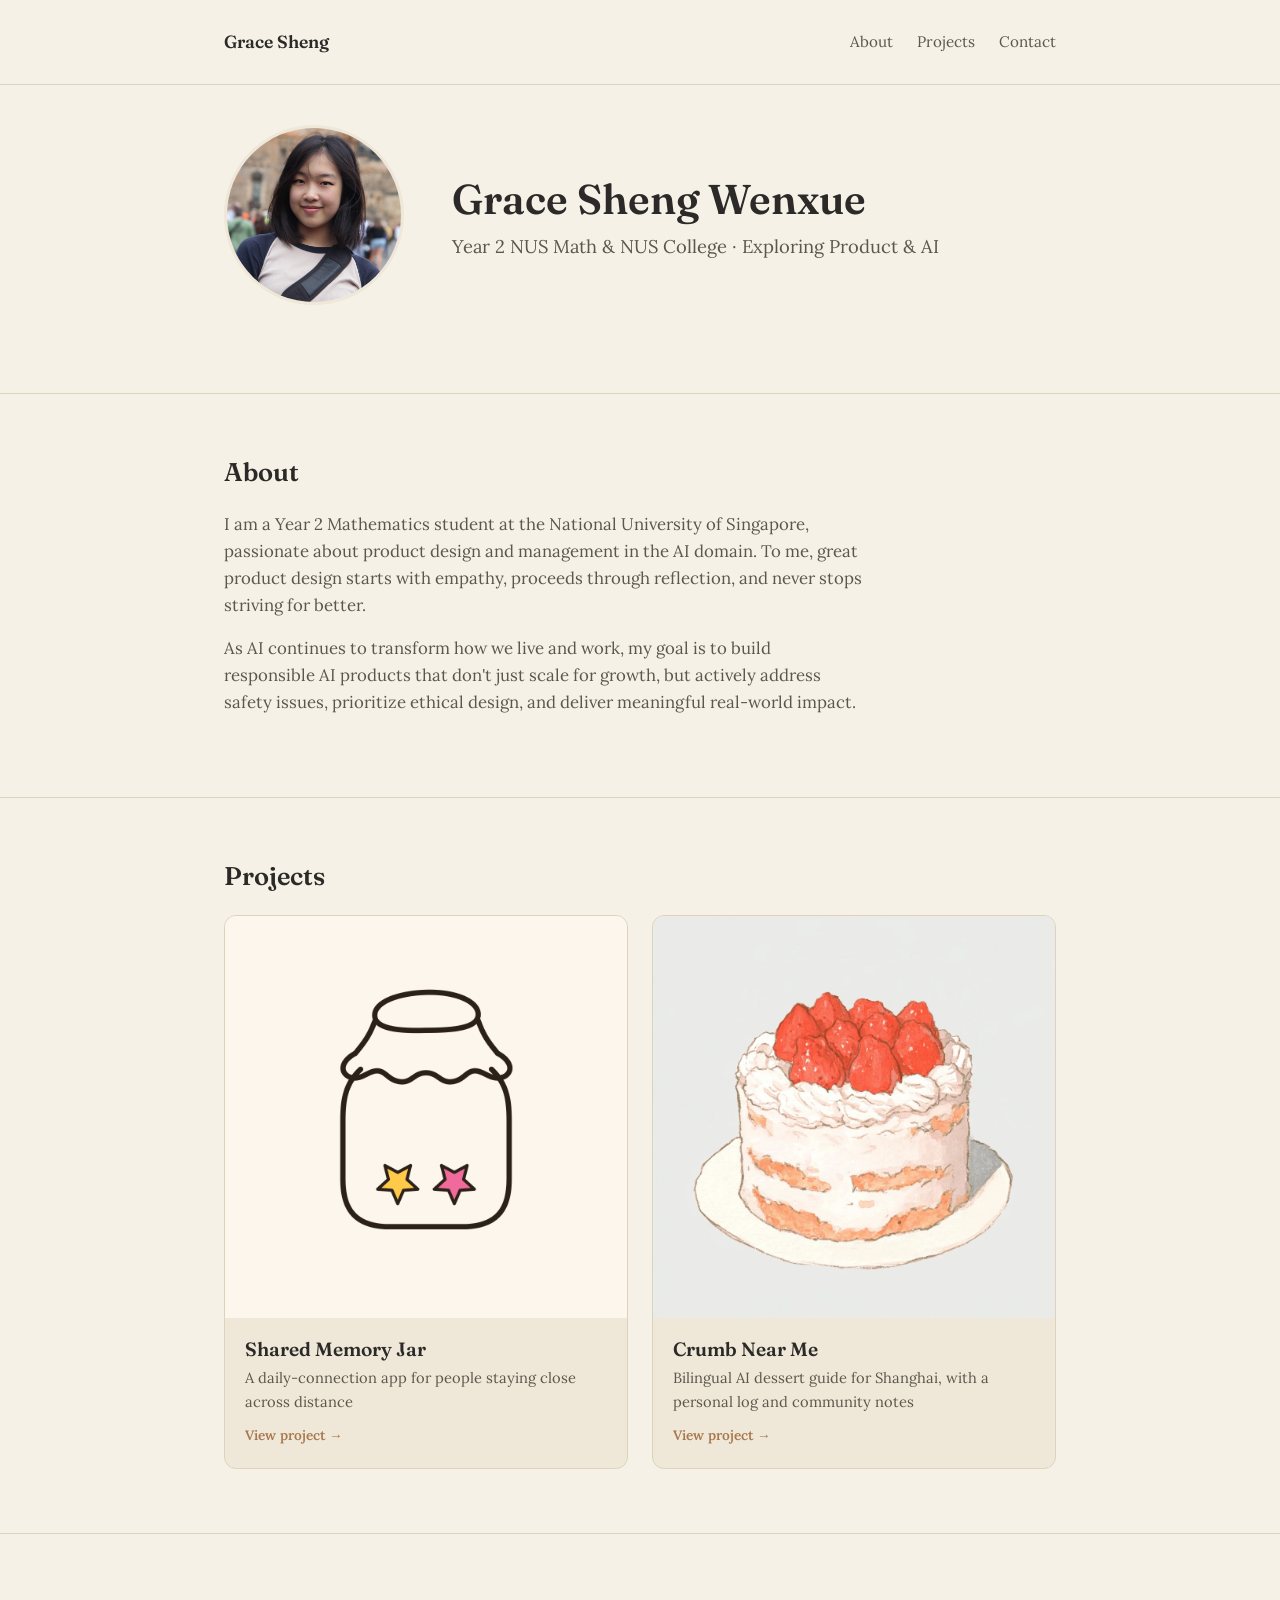
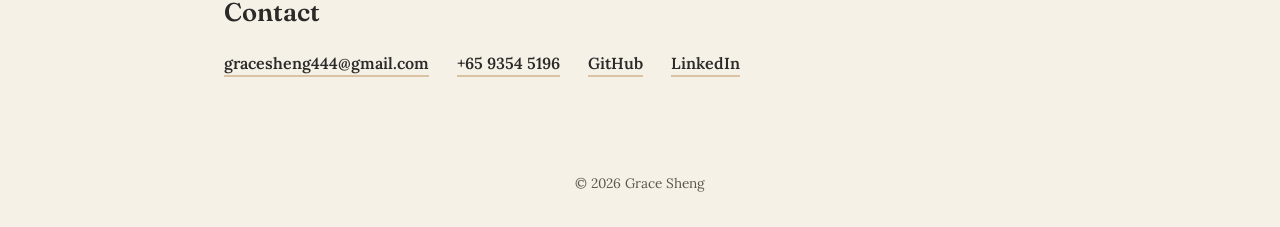
==== index.html @ cc30b4d0 "Initial portfolio site Hero, about, projects (Shared Memory Jar, Crumb Near Me), and contact section" ====
<!DOCTYPE html>
<html lang="en">
<head>
<meta charset="UTF-8">
<meta name="viewport" content="width=device-width, initial-scale=1.0">
<title>Grace Sheng — Portfolio</title>
<link rel="preconnect" href="https://fonts.googleapis.com">
<link rel="preconnect" href="https://fonts.gstatic.com" crossorigin>
<link href="https://fonts.googleapis.com/css2?family=Fraunces:wght@500;600&family=Lora:ital,wght@0,400;0,500;0,600;1,400&display=swap" rel="stylesheet">
<link rel="stylesheet" href="css/style.css?v=5">
</head>
<body>

<nav class="nav">
  <div class="wrap">
    <a class="brand" href="#hero">Grace Sheng</a>
    <ul class="nav-links">
      <li><a href="#about">About</a></li>
      <li><a href="#projects">Projects</a></li>
      <li><a href="#contact">Contact</a></li>
    </ul>
  </div>
</nav>

<section class="hero" id="hero">
  <div class="wrap">
    <div class="hero-photo">
      <img src="images/profile.jpg" alt="Grace Sheng">
    </div>
    <div class="hero-text">
      <h1>Grace Sheng Wenxue</h1>
      <p class="tagline">Year 2 NUS Math &amp; NUS College · Exploring Product &amp; AI</p>
    </div>
  </div>
</section>

<section class="about" id="about">
  <div class="wrap">
    <h2>About</h2>
    <p>I am a Year 2 Mathematics student at the National University of Singapore, passionate about product design and management in the AI domain. To me, great product design starts with empathy, proceeds through reflection, and never stops striving for better.</p>
    <p>As AI continues to transform how we live and work, my goal is to build responsible AI products that don't just scale for growth, but actively address safety issues, prioritize ethical design, and deliver meaningful real-world impact.</p>
  </div>
</section>

<section class="projects" id="projects">
  <div class="wrap">
    <h2>Projects</h2>
    <div class="project-grid">

      <a class="project-card" href="projects/shared-memory-jar.html">
        <div class="project-card-image" style="background-image:url('images/jar-illustration.png');"></div>
        <div class="project-card-body">
          <h3>Shared Memory Jar</h3>
          <p>A daily-connection app for people staying close across distance</p>
          <span class="view-link">View project →</span>
        </div>
      </a>

      <a class="project-card" href="projects/crumb-near-me.html">
        <div class="project-card-image" style="background-image:url('images/crumb-illustration.webp');"></div>
        <div class="project-card-body">
          <h3>Crumb Near Me</h3>
          <p>Bilingual AI dessert guide for Shanghai, with a personal log and community notes</p>
          <span class="view-link">View project →</span>
        </div>
      </a>

    </div>
  </div>
</section>

<section class="contact" id="contact">
  <div class="wrap">
    <h2>Contact</h2>
    <ul class="contact-links">
      <li><a href="mailto:gracesheng444@gmail.com">gracesheng444@gmail.com</a></li>
      <li><a href="tel:+6593545196">+65 9354 5196</a></li>
      <li><a href="https://github.com/gracesheng444-ui" target="_blank" rel="noopener">GitHub</a></li>
      <li><a href="https://www.linkedin.com/in/grace-sheng44/" target="_blank" rel="noopener">LinkedIn</a></li>
    </ul>
  </div>
</section>

<footer>
  <div class="wrap">&copy; 2026 Grace Sheng</div>
</footer>

</body>
</html>
---- css/style.css ----
:root {
  --bg: #f6f1e7;
  --bg-alt: #efe8d8;
  --ink: #2b2a28;
  --ink-soft: #5c574d;
  --accent: #a9784f;
  --accent-soft: #d9c3a3;
  --border: #ddd3bd;
  --max-width: 880px;
}

* {
  box-sizing: border-box;
}

html {
  scroll-behavior: smooth;
}

body {
  margin: 0;
  background: var(--bg);
  color: var(--ink);
  font-family: 'Lora', Georgia, serif;
  line-height: 1.6;
}

h1, h2, h3 {
  font-family: 'Fraunces', Georgia, serif;
  font-weight: 600;
  line-height: 1.15;
  margin: 0 0 0.4em;
}

a {
  color: inherit;
}

.wrap {
  max-width: var(--max-width);
  margin: 0 auto;
  padding: 0 24px;
}

/* Nav */
.nav {
  padding: 28px 0;
}

.nav .wrap {
  display: flex;
  justify-content: space-between;
  align-items: center;
}

.nav a.brand {
  font-family: 'Fraunces', serif;
  font-weight: 600;
  font-size: 1.1rem;
  text-decoration: none;
}

.nav-links {
  display: flex;
  gap: 24px;
  list-style: none;
  margin: 0;
  padding: 0;
}

.nav-links a {
  text-decoration: none;
  font-size: 0.95rem;
  color: var(--ink-soft);
}

.nav-links a:hover {
  color: var(--accent);
}

/* Hero */
.hero {
  padding: 40px 0 80px;
}

.hero .wrap {
  display: flex;
  gap: 48px;
  align-items: center;
}

.hero-photo img {
  width: 180px;
  height: 180px;
  object-fit: cover;
  border-radius: 50%;
  border: 3px solid var(--bg-alt);
}

.eyebrow {
  text-transform: uppercase;
  letter-spacing: 0.12em;
  font-size: 0.8rem;
  color: var(--accent);
  font-weight: 600;
  margin: 0 0 12px;
}

.hero h1 {
  font-size: 2.6rem;
  margin-bottom: 8px;
}

.tagline {
  font-size: 1.15rem;
  color: var(--ink-soft);
  margin: 0;
}

/* Sections */
section {
  padding: 64px 0;
  border-top: 1px solid var(--border);
}

section h2 {
  font-size: 1.6rem;
  margin-bottom: 24px;
}

.about p {
  max-width: 640px;
  font-size: 1.05rem;
  color: var(--ink-soft);
}

/* Projects grid */
.project-grid {
  display: grid;
  grid-template-columns: repeat(2, 1fr);
  gap: 24px;
}

.project-card {
  display: block;
  text-decoration: none;
  color: var(--ink);
  background: var(--bg-alt);
  border: 1px solid var(--border);
  border-radius: 12px;
  overflow: hidden;
  transition: transform 0.15s ease, box-shadow 0.15s ease;
}

.project-card:hover {
  transform: translateY(-3px);
  box-shadow: 0 10px 24px rgba(43, 42, 40, 0.1);
}

.project-card-image {
  aspect-ratio: 1 / 1;
  width: 100%;
  background: linear-gradient(135deg, var(--accent-soft), var(--bg-alt));
  background-size: cover;
  background-position: center;
  display: flex;
  align-items: center;
  justify-content: center;
  color: var(--ink-soft);
  font-size: 0.85rem;
}

.project-card-body {
  padding: 20px;
}

.project-card h3 {
  font-size: 1.2rem;
  margin-bottom: 6px;
}

.project-card p {
  margin: 0;
  font-size: 0.92rem;
  color: var(--ink-soft);
}

.project-card .view-link {
  display: inline-block;
  margin-top: 12px;
  font-size: 0.85rem;
  color: var(--accent);
  font-weight: 600;
}

/* Contact */
.contact-links {
  list-style: none;
  display: flex;
  gap: 28px;
  padding: 0;
  margin: 0;
}

.contact-links a {
  text-decoration: none;
  font-weight: 600;
  color: var(--ink);
  border-bottom: 2px solid var(--accent-soft);
  padding-bottom: 2px;
}

.contact-links a:hover {
  border-color: var(--accent);
}

footer {
  padding: 32px 0;
  text-align: center;
  color: var(--ink-soft);
  font-size: 0.85rem;
}

/* Project detail pages */
.back-link {
  display: inline-block;
  margin-bottom: 24px;
  font-size: 0.9rem;
  color: var(--ink-soft);
  text-decoration: none;
}

.back-link:hover {
  color: var(--accent);
}

.project-hero {
  padding: 24px 0 32px;
}

.project-layout {
  display: flex;
  gap: 40px;
  align-items: flex-start;
}

.project-media {
  flex: 0 0 260px;
}

.project-media img {
  width: 100%;
  display: block;
  border-radius: 12px;
  border: 1px solid var(--border);
}

.project-media .evidence {
  margin-top: 16px;
}

.project-media .evidence-caption {
  font-size: 0.8rem;
  color: var(--ink-soft);
  margin: 6px 0 0;
}

.project-content {
  flex: 1;
  min-width: 0;
}

@media (max-width: 700px) {
  .project-layout {
    flex-direction: column;
  }

  .project-media {
    flex: none;
    width: 100%;
    max-width: 260px;
  }
}

.tags {
  display: flex;
  gap: 8px;
  flex-wrap: wrap;
  margin: 16px 0 24px;
}

.tag {
  background: var(--bg-alt);
  border: 1px solid var(--border);
  border-radius: 999px;
  padding: 4px 14px;
  font-size: 0.8rem;
  color: var(--ink-soft);
}

.project-body p {
  color: var(--ink-soft);
  font-size: 0.98rem;
  margin: 0 0 14px;
}

.notice {
  background: #fbeee0;
  border: 1px dashed var(--accent);
  border-radius: 8px;
  padding: 14px 18px;
  font-size: 0.9rem;
  color: var(--accent);
  max-width: 640px;
}

.cta-button {
  display: inline-block;
  margin-top: 16px;
  background: var(--ink);
  color: var(--bg);
  text-decoration: none;
  padding: 12px 26px;
  border-radius: 999px;
  font-weight: 600;
  font-size: 0.95rem;
  transition: background 0.15s ease;
}

.cta-button:hover {
  background: var(--accent);
}

@media (max-width: 640px) {
  .hero .wrap {
    flex-direction: column;
    text-align: center;
  }

  .project-grid {
    grid-template-columns: 1fr;
  }

  .contact-links {
    flex-direction: column;
    gap: 12px;
  }
}
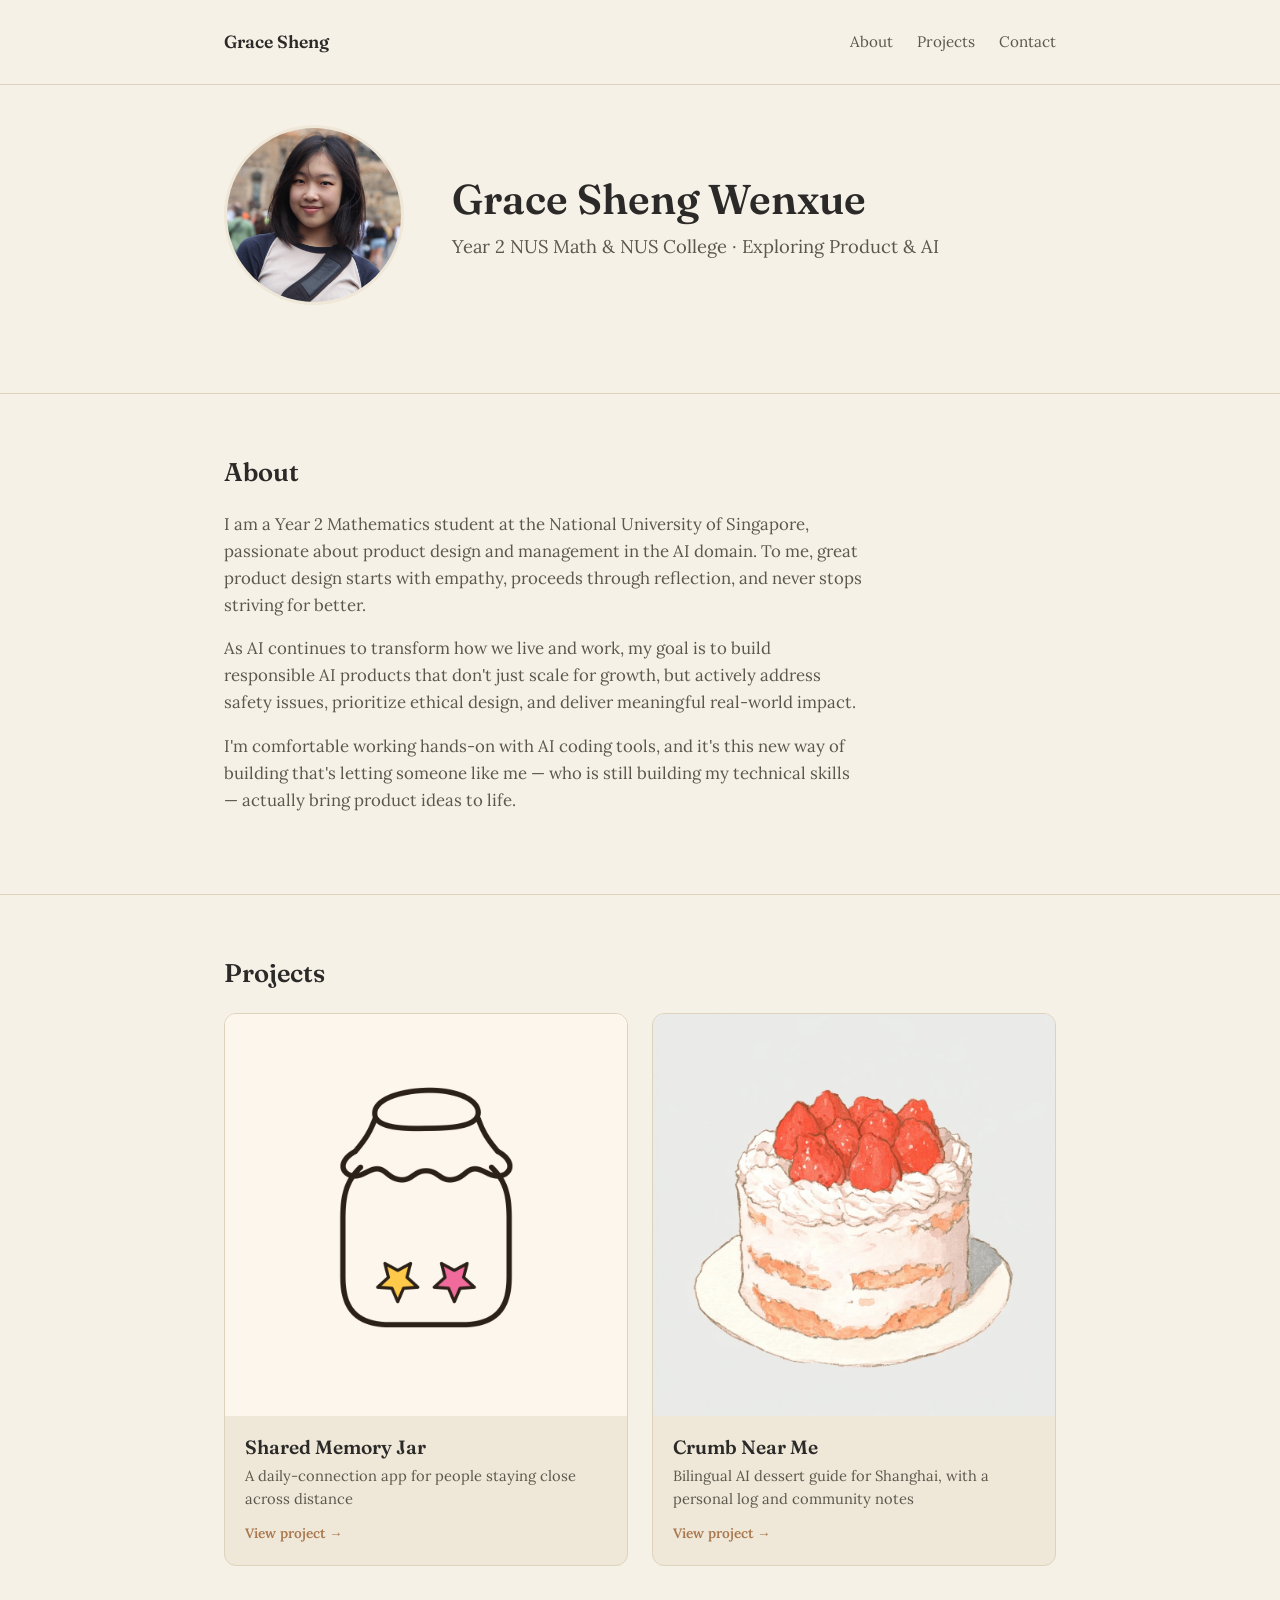
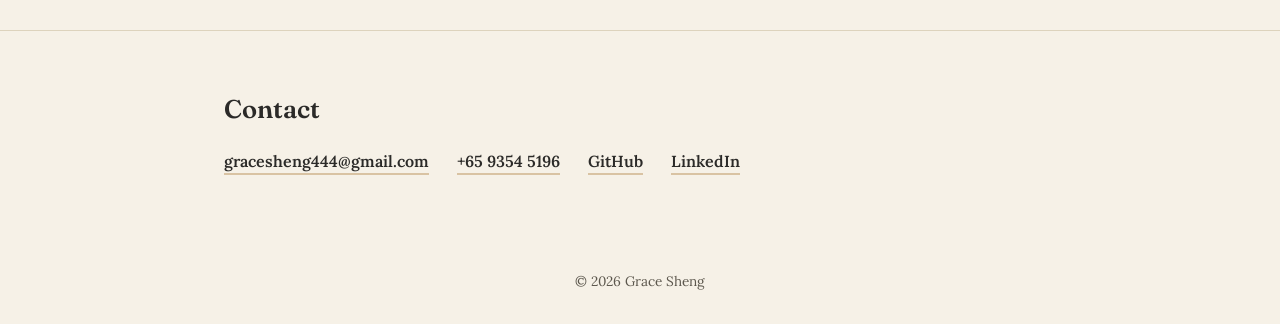
==== commit 1c232da6: "Add note about building with AI coding tools Co-Authored-By: Claude Sonnet 5 <noreply@anthropic.com>" ====
--- a/index.html
+++ b/index.html
@@ -39,6 +39,7 @@
     <h2>About</h2>
     <p>I am a Year 2 Mathematics student at the National University of Singapore, passionate about product design and management in the AI domain. To me, great product design starts with empathy, proceeds through reflection, and never stops striving for better.</p>
     <p>As AI continues to transform how we live and work, my goal is to build responsible AI products that don't just scale for growth, but actively address safety issues, prioritize ethical design, and deliver meaningful real-world impact.</p>
+    <p>I'm comfortable working hands-on with AI coding tools, and it's this new way of building that's letting someone like me — who is still building my technical skills — actually bring product ideas to life.</p>
   </div>
 </section>
 
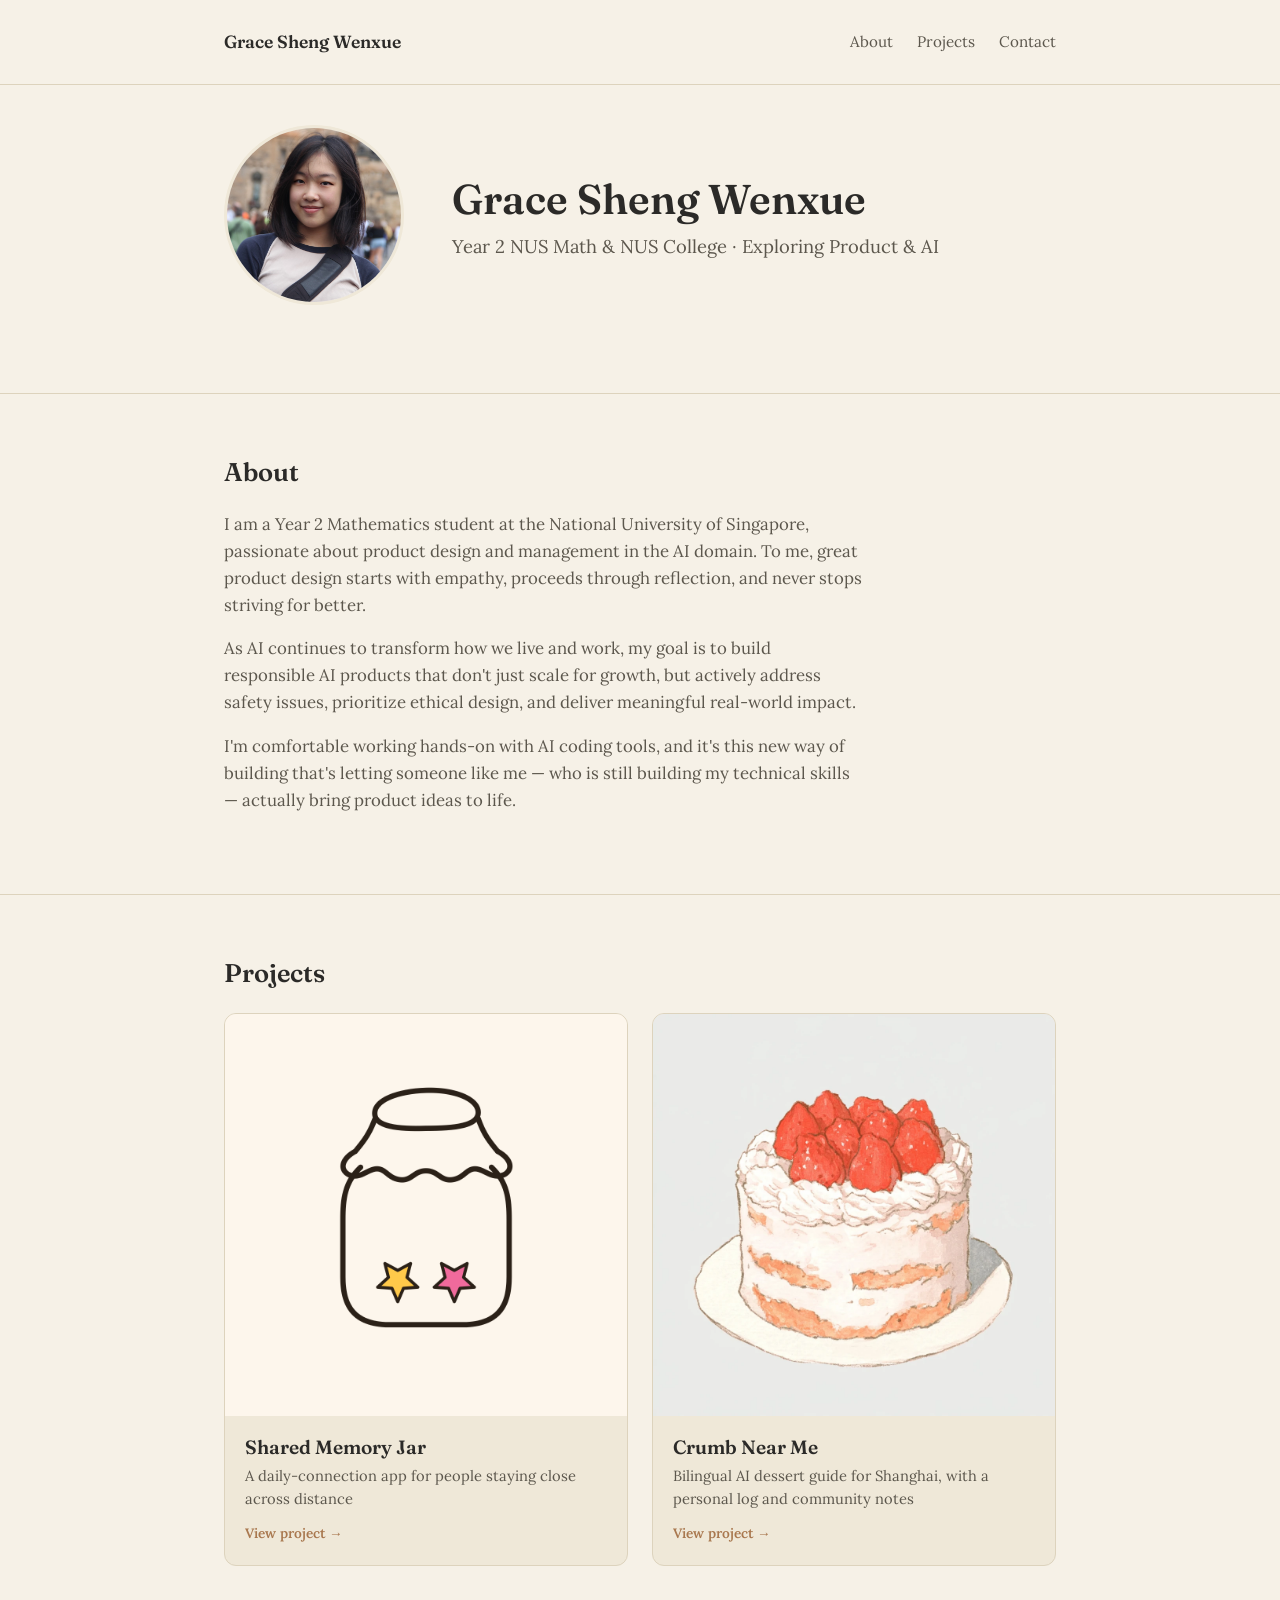
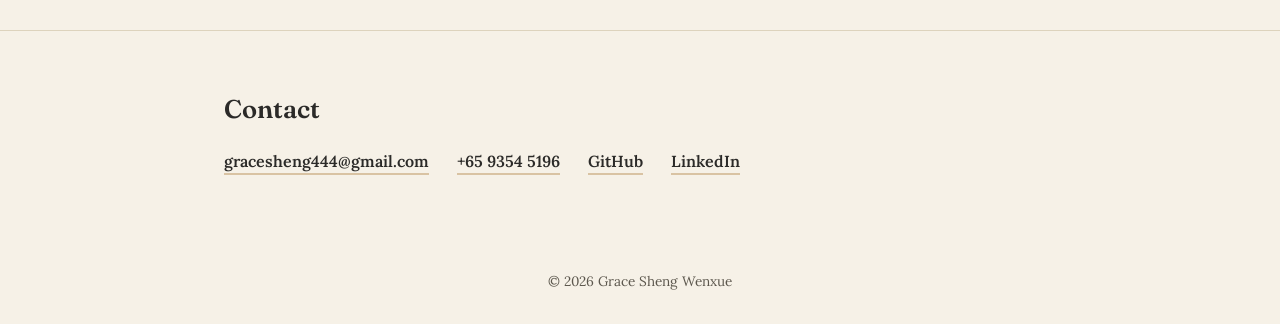
==== commit 8f1fef8e: "Use full name "Grace Sheng Wenxue" consistently everywhere Co-Authored-By: Claude Sonnet 5 <noreply@" ====
--- a/index.html
+++ b/index.html
@@ -3,7 +3,7 @@
 <head>
 <meta charset="UTF-8">
 <meta name="viewport" content="width=device-width, initial-scale=1.0">
-<title>Grace Sheng — Portfolio</title>
+<title>Grace Sheng Wenxue — Portfolio</title>
 <link rel="preconnect" href="https://fonts.googleapis.com">
 <link rel="preconnect" href="https://fonts.gstatic.com" crossorigin>
 <link href="https://fonts.googleapis.com/css2?family=Fraunces:wght@500;600&family=Lora:ital,wght@0,400;0,500;0,600;1,400&display=swap" rel="stylesheet">
@@ -13,7 +13,7 @@
 
 <nav class="nav">
   <div class="wrap">
-    <a class="brand" href="#hero">Grace Sheng</a>
+    <a class="brand" href="#hero">Grace Sheng Wenxue</a>
     <ul class="nav-links">
       <li><a href="#about">About</a></li>
       <li><a href="#projects">Projects</a></li>
@@ -25,7 +25,7 @@
 <section class="hero" id="hero">
   <div class="wrap">
     <div class="hero-photo">
-      <img src="images/profile.jpg" alt="Grace Sheng">
+      <img src="images/profile.jpg" alt="Grace Sheng Wenxue">
     </div>
     <div class="hero-text">
       <h1>Grace Sheng Wenxue</h1>
@@ -83,7 +83,7 @@
 </section>
 
 <footer>
-  <div class="wrap">&copy; 2026 Grace Sheng</div>
+  <div class="wrap">&copy; 2026 Grace Sheng Wenxue</div>
 </footer>
 
 </body>
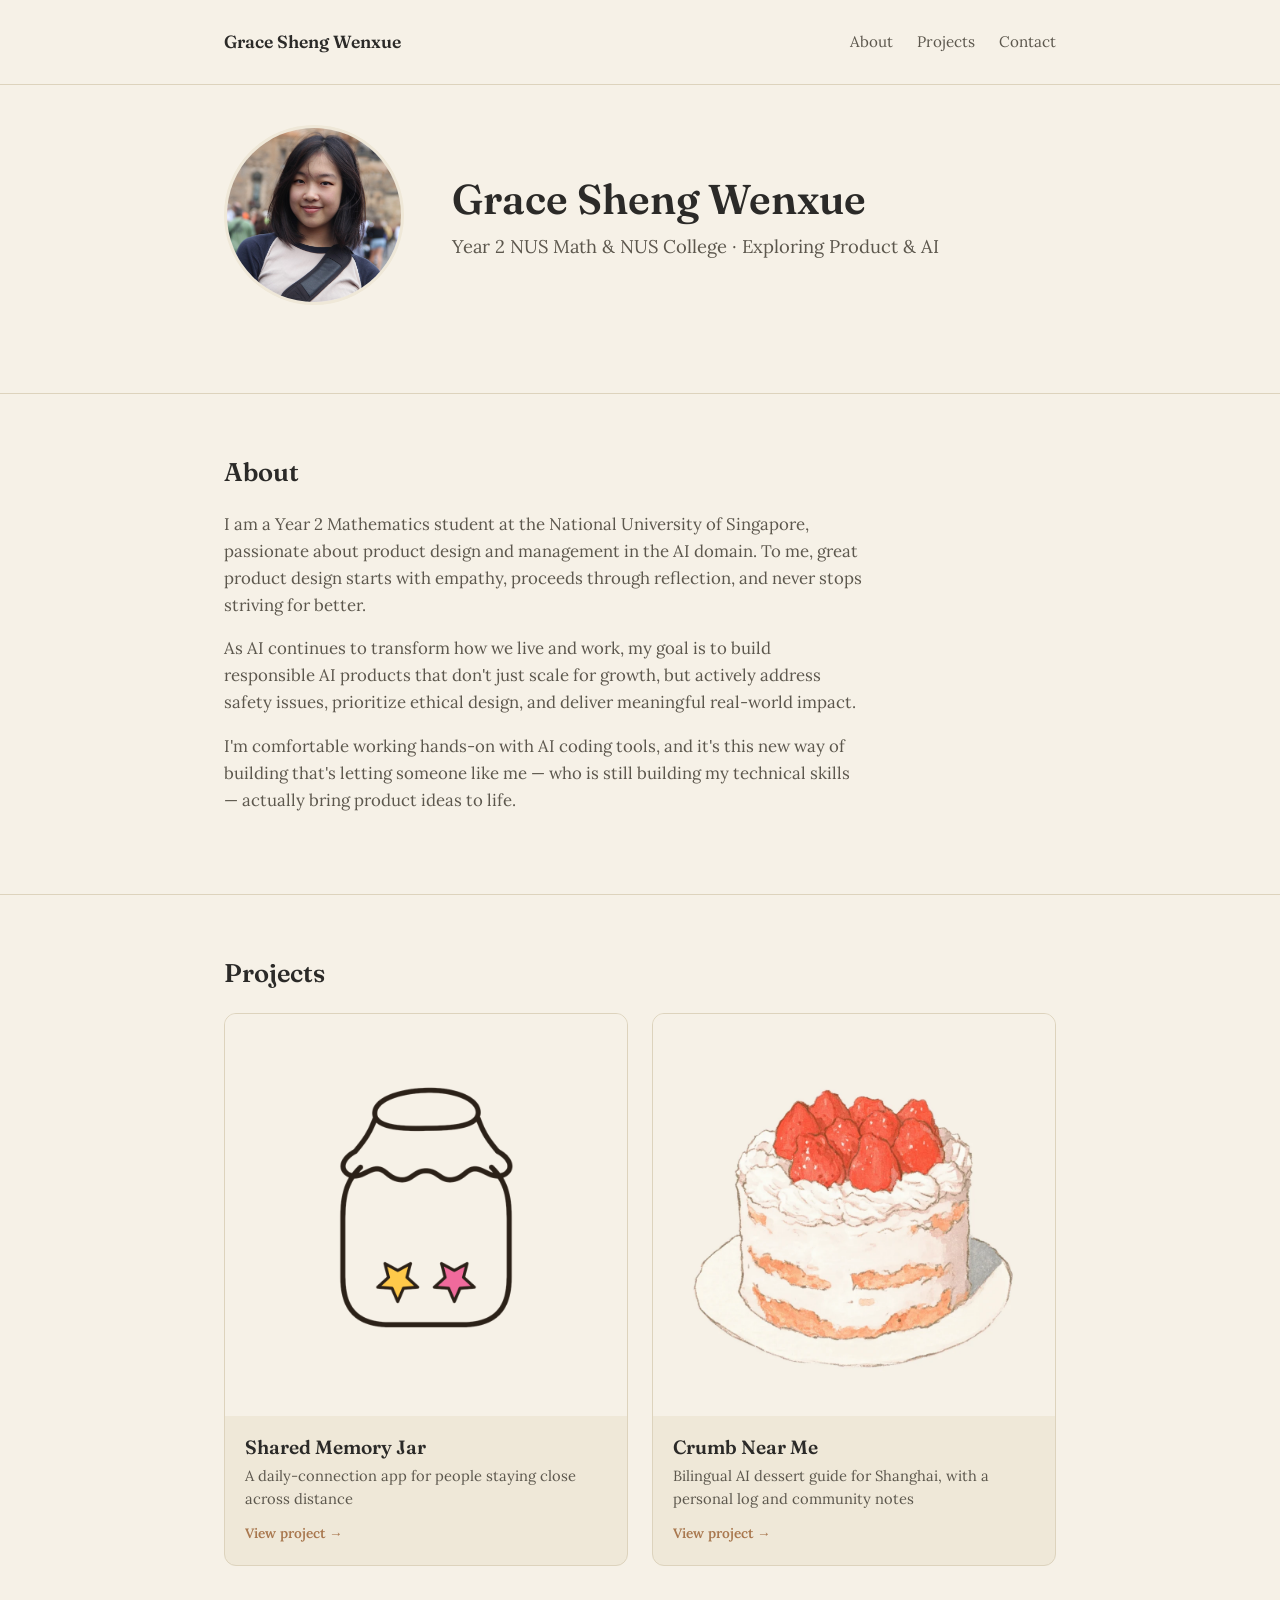
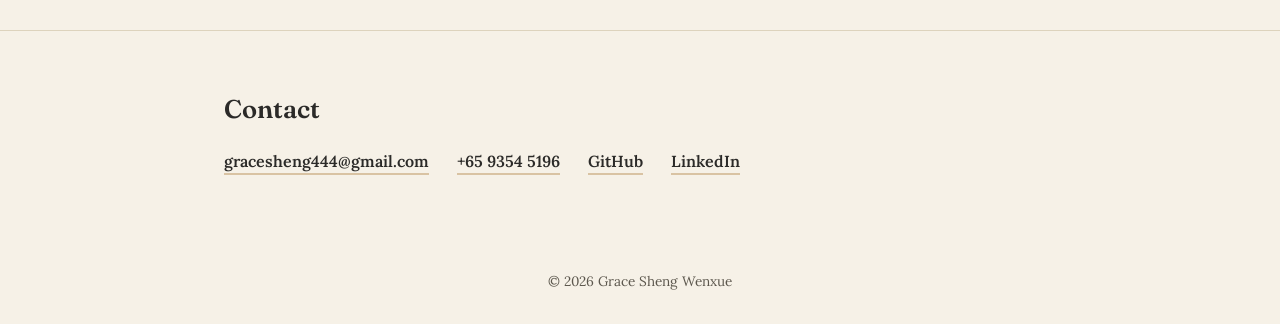
==== commit f86aa592: "Add Crumb Near Me GitHub link, match illustration backgrounds to site bg Recolored both project illu" ====
--- a/index.html
+++ b/index.html
@@ -49,7 +49,7 @@
     <div class="project-grid">
 
       <a class="project-card" href="projects/shared-memory-jar.html">
-        <div class="project-card-image" style="background-image:url('images/jar-illustration.png');"></div>
+        <div class="project-card-image" style="background-image:url('images/jar-illustration.png?v=2');"></div>
         <div class="project-card-body">
           <h3>Shared Memory Jar</h3>
           <p>A daily-connection app for people staying close across distance</p>
@@ -58,7 +58,7 @@
       </a>
 
       <a class="project-card" href="projects/crumb-near-me.html">
-        <div class="project-card-image" style="background-image:url('images/crumb-illustration.webp');"></div>
+        <div class="project-card-image" style="background-image:url('images/crumb-illustration.webp?v=2');"></div>
         <div class="project-card-body">
           <h3>Crumb Near Me</h3>
           <p>Bilingual AI dessert guide for Shanghai, with a personal log and community notes</p>
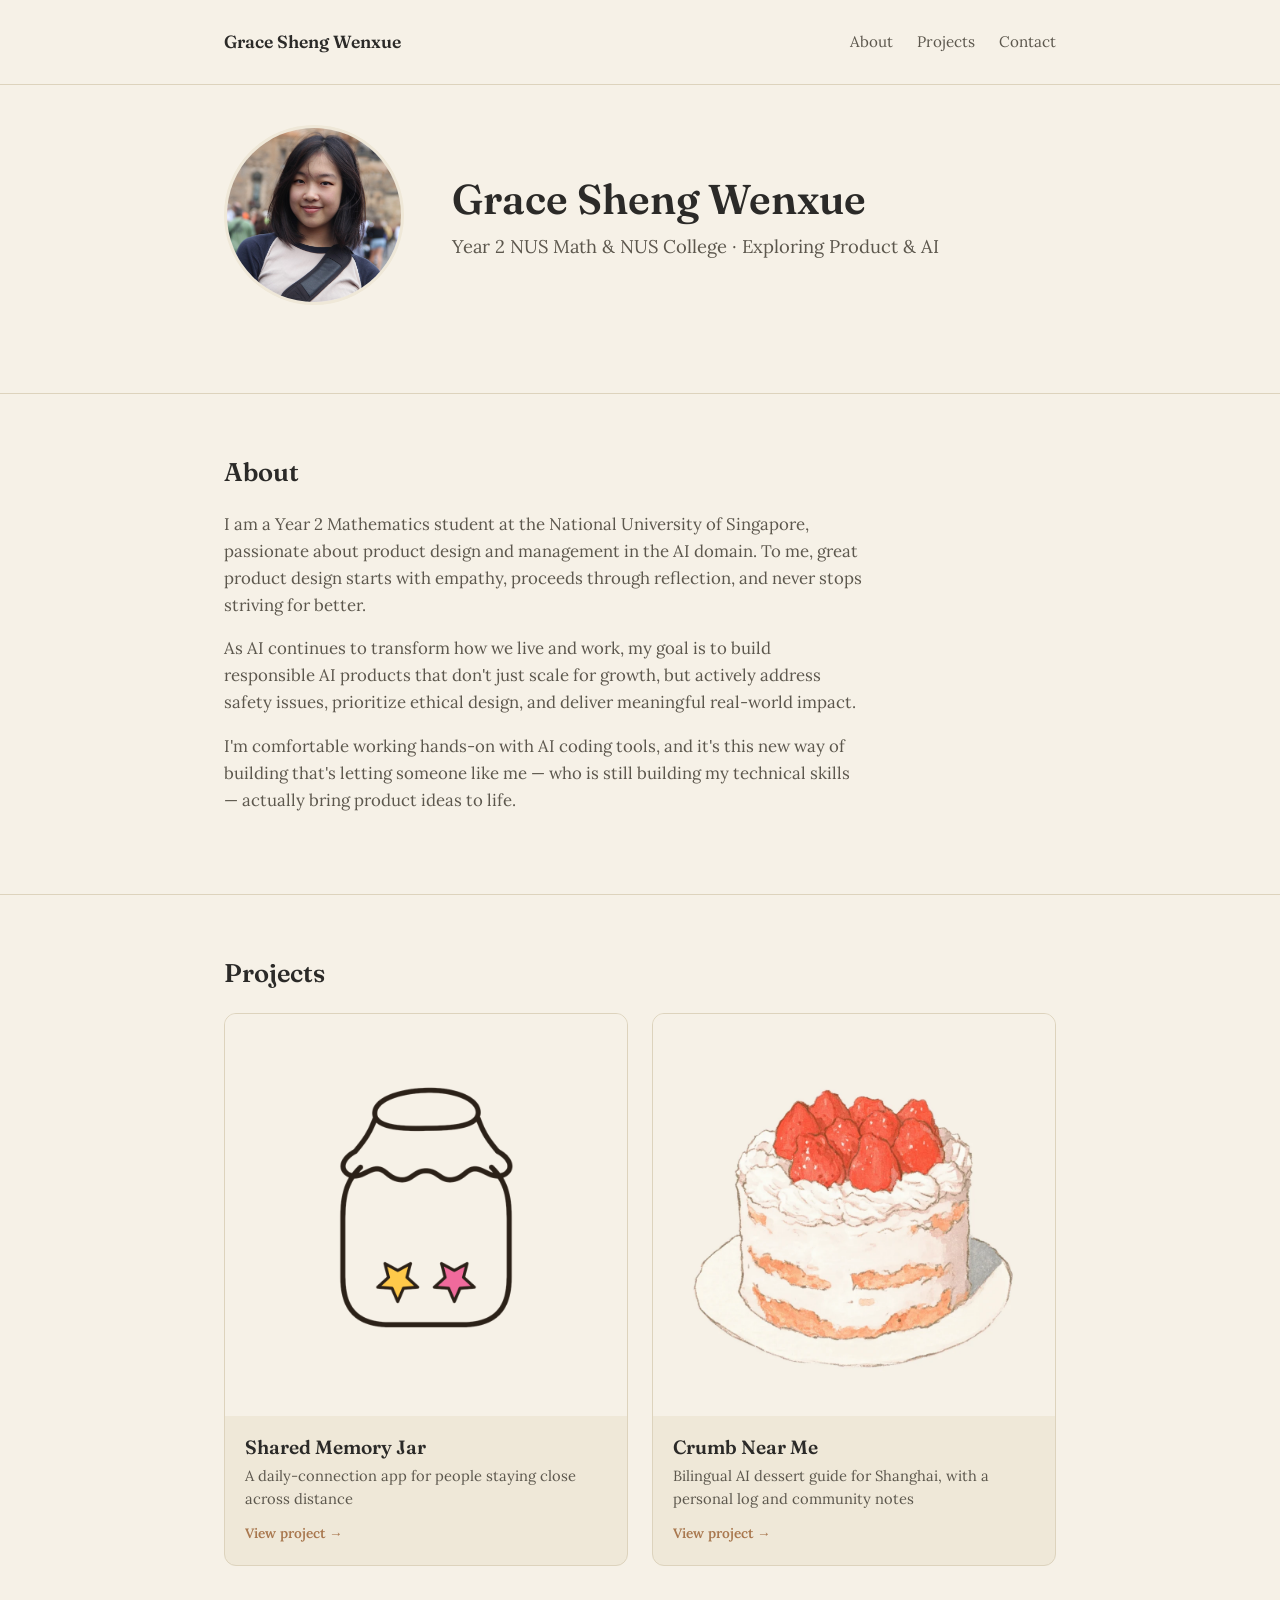
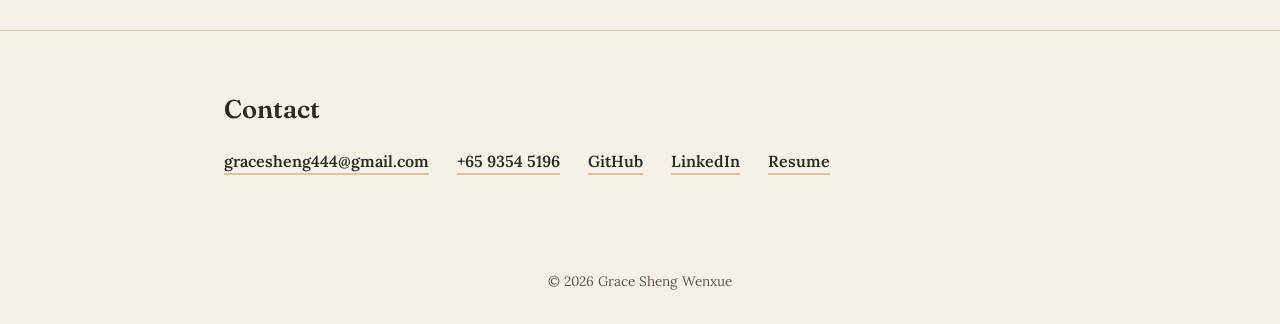
==== commit bcebc832: "Add resume PDF and link it from Contact section Co-Authored-By: Claude Sonnet 5 <noreply@anthropic.c" ====
--- a/index.html
+++ b/index.html
@@ -78,6 +78,7 @@
       <li><a href="tel:+6593545196">+65 9354 5196</a></li>
       <li><a href="https://github.com/gracesheng444-ui" target="_blank" rel="noopener">GitHub</a></li>
       <li><a href="https://www.linkedin.com/in/grace-sheng44/" target="_blank" rel="noopener">LinkedIn</a></li>
+      <li><a href="Grace-Sheng-Wenxue-Resume.pdf" target="_blank" rel="noopener">Resume</a></li>
     </ul>
   </div>
 </section>
